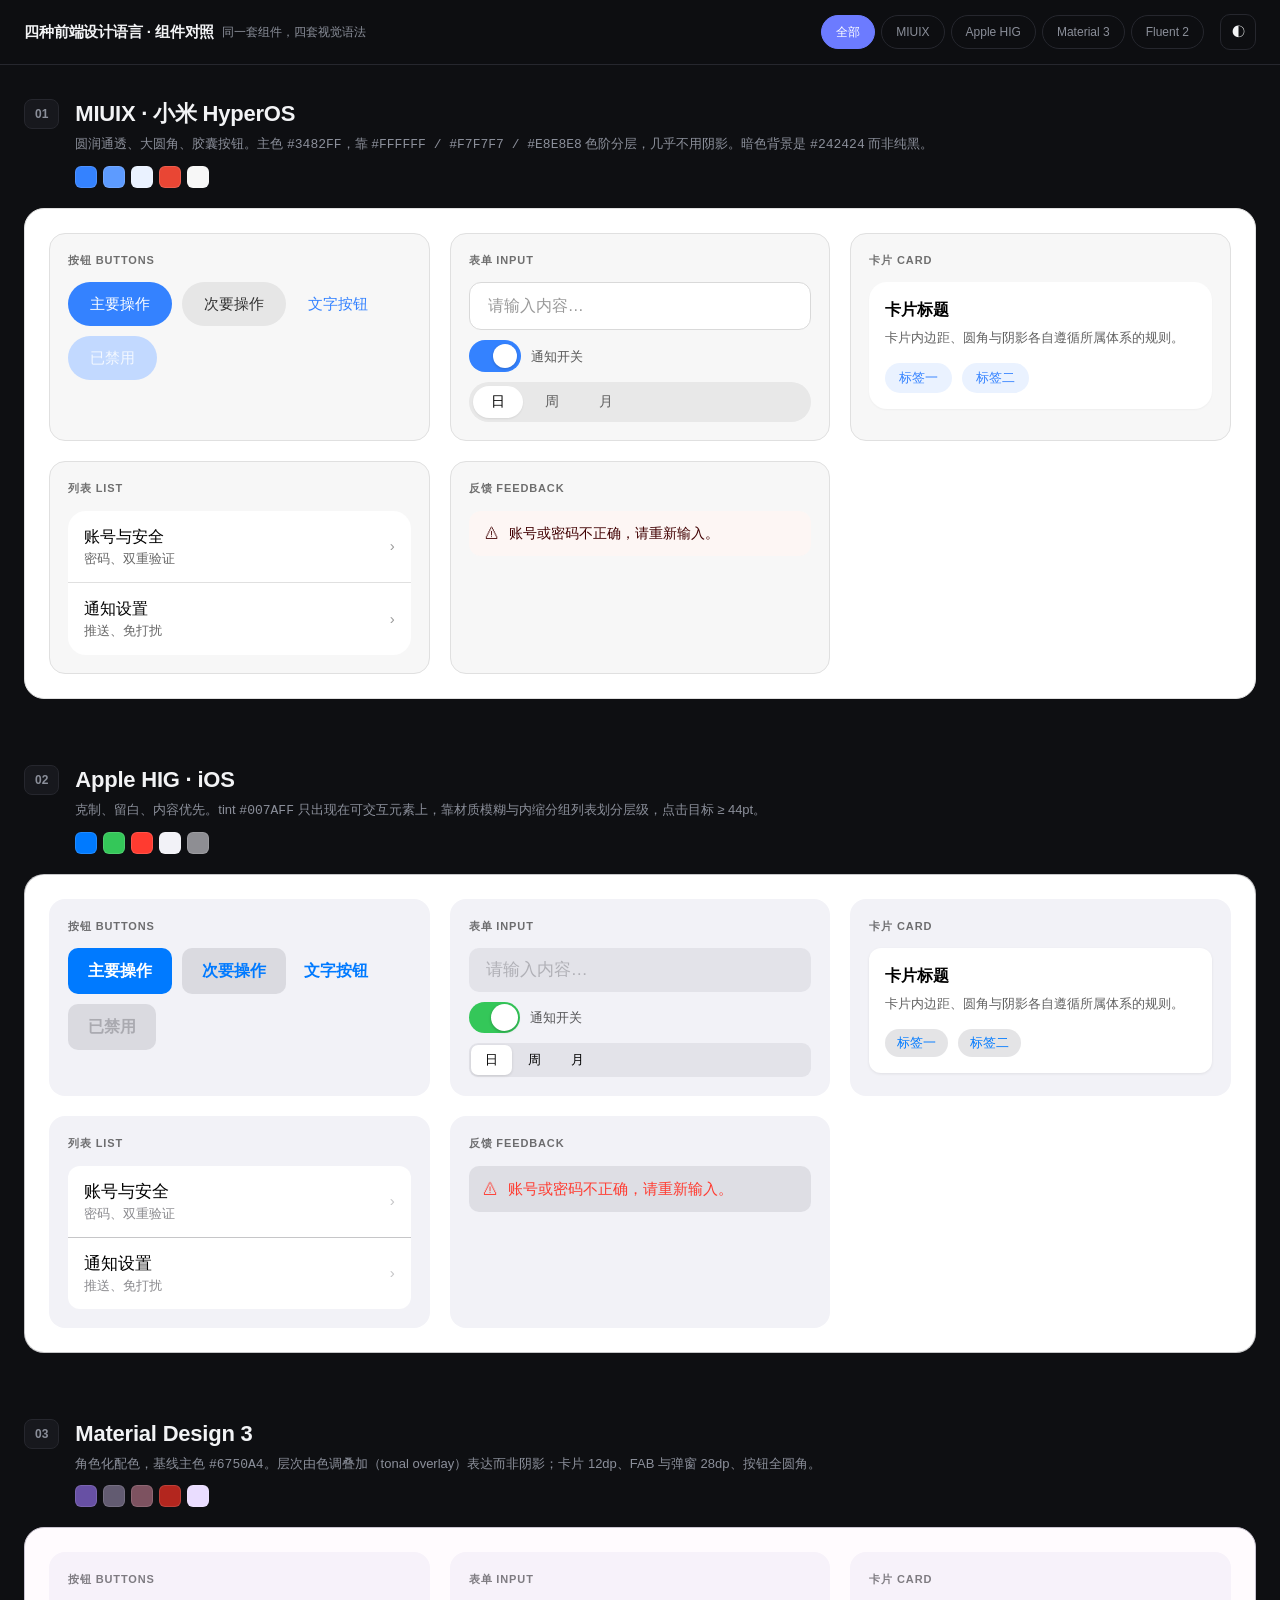
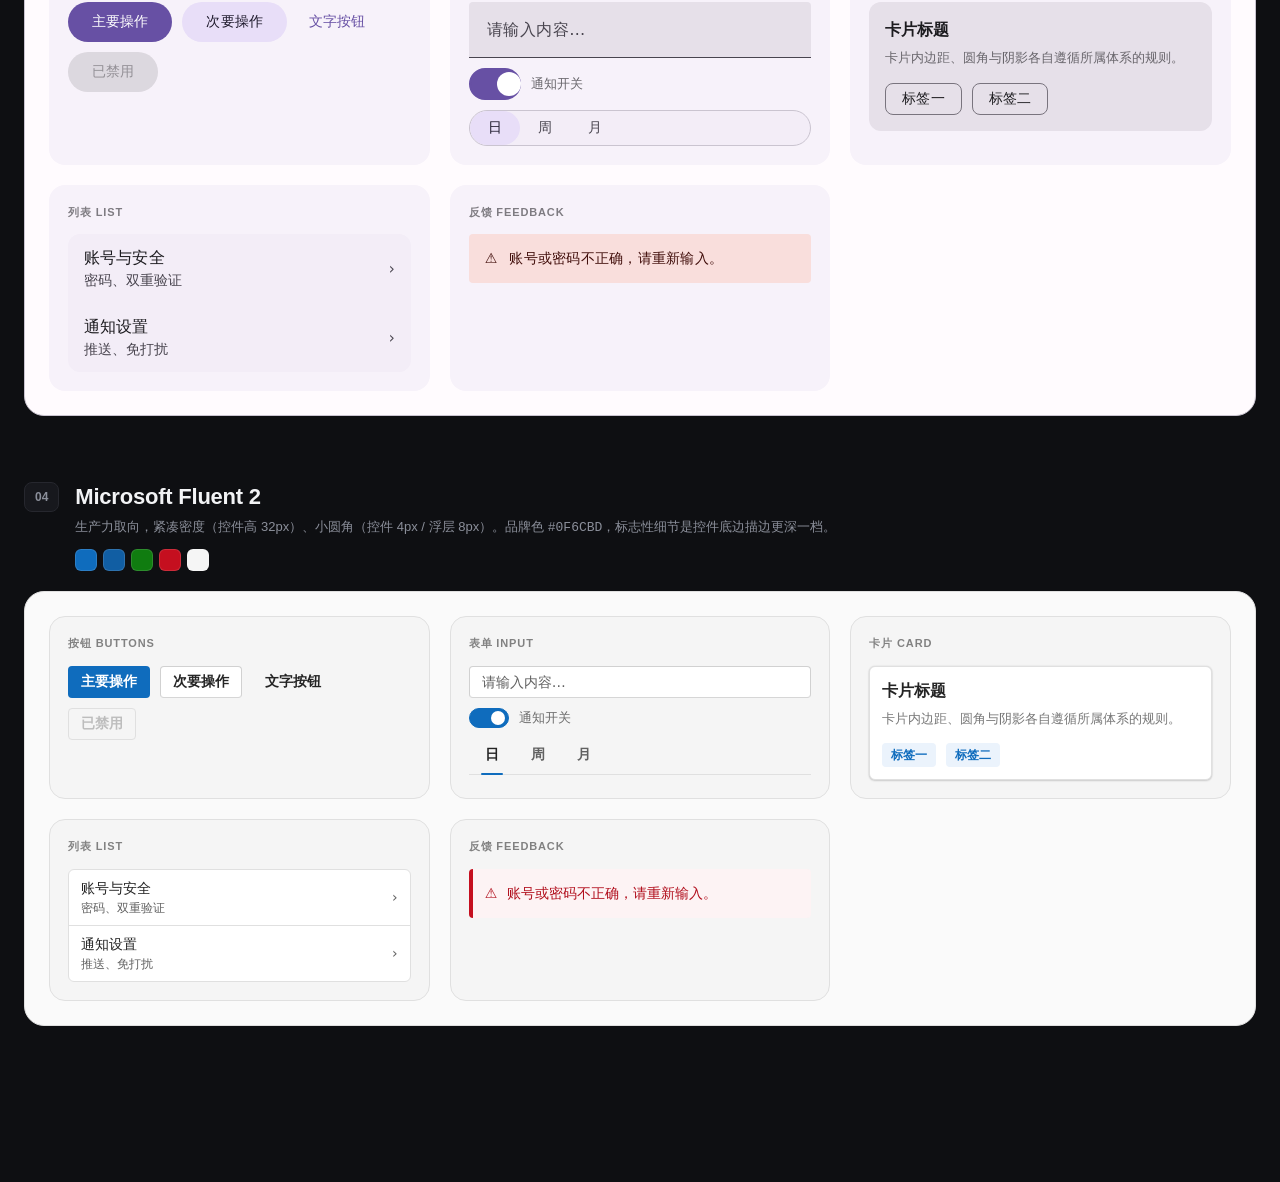
==== assets/templates/showcase.html @ b8ce17bd "feat: 前端设计风格 Skill —— MIUIX / Apple HIG / Material 3 / Fluent 2 覆盖四套设计语言的全量语义令牌、组件实现规格、动效与无障碍要求。 - S" ====
<!DOCTYPE html>
<html lang="zh-CN">
<head>
<meta charset="UTF-8">
<meta name="viewport" content="width=device-width, initial-scale=1">
<title>四种前端设计语言 · 组件对照</title>
<style>
/* ==========================================================================
   0. 页面外壳（中性样式，不属于任何设计体系）
   ========================================================================== */
:root {
  --shell-bg: #0E0F12;
  --shell-surface: #17181D;
  --shell-line: #26272E;
  --shell-text: #F2F3F5;
  --shell-muted: #8B8F9A;
  --shell-accent: #6C7BFF;
}
* { box-sizing: border-box; }
html, body { margin: 0; padding: 0; }
body {
  background: var(--shell-bg);
  color: var(--shell-text);
  font-family: -apple-system, BlinkMacSystemFont, "Segoe UI", "PingFang SC",
               "Microsoft YaHei", "Noto Sans SC", sans-serif;
  -webkit-font-smoothing: antialiased;
  line-height: 1.5;
}

.topbar {
  position: sticky; top: 0; z-index: 50;
  display: flex; flex-wrap: wrap; align-items: center; gap: 16px;
  padding: 14px 24px;
  background: rgba(14,15,18,0.82);
  backdrop-filter: blur(20px) saturate(180%);
  border-bottom: 1px solid var(--shell-line);
}
.topbar h1 { font-size: 15px; font-weight: 600; margin: 0; letter-spacing: -0.01em; }
.topbar .sub { font-size: 12px; color: var(--shell-muted); margin-left: -8px; }

.filters { display: flex; gap: 6px; margin-left: auto; flex-wrap: wrap; }
.filters button {
  font: inherit; font-size: 12px; font-weight: 500;
  padding: 7px 14px; border-radius: 999px;
  border: 1px solid var(--shell-line);
  background: transparent; color: var(--shell-muted);
  cursor: pointer; transition: all 160ms cubic-bezier(0.2,0,0,1);
}
.filters button:hover { color: var(--shell-text); border-color: #3A3C45; }
.filters button[aria-pressed="true"] {
  background: var(--shell-accent); border-color: var(--shell-accent); color: #fff;
}
.theme-btn {
  font: inherit; font-size: 13px;
  width: 36px; height: 36px; border-radius: 10px;
  border: 1px solid var(--shell-line); background: transparent;
  color: var(--shell-text); cursor: pointer;
}
.theme-btn:hover { border-color: #3A3C45; }

main { padding: 32px 24px 96px; max-width: 1400px; margin: 0 auto; }

.block { margin-bottom: 64px; scroll-margin-top: 88px; }
.block-head { display: flex; align-items: flex-start; gap: 16px; margin-bottom: 20px; }
.block-head .idx {
  font-size: 12px; font-weight: 700; font-variant-numeric: tabular-nums;
  padding: 5px 10px; border-radius: 8px; margin-top: 2px;
  background: var(--shell-surface); border: 1px solid var(--shell-line);
  color: var(--shell-muted);
}
.block-head h2 { font-size: 22px; margin: 0 0 4px; font-weight: 650; letter-spacing: -0.01em; }
.block-head p { margin: 0; font-size: 13px; color: var(--shell-muted); line-height: 1.6; }
.block-head .swatches { display: flex; gap: 6px; margin-top: 10px; }
.block-head .swatches i {
  width: 22px; height: 22px; border-radius: 6px; display: block;
  border: 1px solid rgba(255,255,255,0.12);
}

.stage {
  padding: 24px; border-radius: 20px;
  border: 1px solid var(--shell-line);
  display: grid; gap: 20px;
  grid-template-columns: repeat(auto-fit, minmax(300px, 1fr));
}

.panel { border-radius: 16px; padding: 18px; }
.panel > h3 {
  font-size: 11px; font-weight: 600; letter-spacing: 0.08em;
  text-transform: uppercase; opacity: 0.55; margin: 0 0 14px;
}
.row { display: flex; flex-wrap: wrap; gap: 10px; align-items: center; }
.stack { display: flex; flex-direction: column; gap: 10px; }

.hide { display: none !important; }

/* ==========================================================================
   1. MIUIX / Xiaomi HyperOS
   ========================================================================== */
[data-style="miuix"] {
  --primary:#3482FF; --on-primary:#FFFFFF; --primary-variant:#3482FF;
  --primary-container:#5D9BFF; --on-primary-container:#FFFFFF;
  --secondary:#E6E6E6; --on-secondary-variant:#303030; --secondary-container:#F0F0F0;
  --on-secondary-container:#A9A9A9;
  --tertiary-container:#EAF2FF; --on-tertiary-container:#3482FF;
  --error:#E94634; --error-container:#FDF6F4; --on-error-container:#410002;
  --background:#FFFFFF; --on-background:#000000; --on-background-variant:#8C93B0;
  --surface:#F7F7F7; --on-surface:#000000; --surface-variant:#FFFFFF;
  --on-surface-secondary:rgba(0,0,0,0.80); --on-surface-summary:rgba(0,0,0,0.60);
  --on-surface-actions:rgba(0,0,0,0.40);
  --surface-container:#FFFFFF; --surface-container-high:#E8E8E8;
  --on-surface-container-variant:#959595;
  --disabled-primary:#C2D9FF; --disabled-on-primary:#F3F8FF;
  --disabled-secondary:#F0F0F0; --disabled-on-secondary:#FCFCFC;
  --disabled-on-surface:#B2B2B2;
  --outline:#D9D9D9; --divider-line:#E0E0E0;
  --radius-control:12px; --radius-card:18px; --radius-pill:999px;
  --shadow-1:0 1px 2px rgba(0,0,0,0.04); --shadow-2:0 2px 8px rgba(0,0,0,0.06);
  --dur:250ms; --ease:cubic-bezier(0.4,0,0.2,1);
  --font:"MiSans","MiSans VF","HarmonyOS Sans SC","PingFang SC","Noto Sans SC",sans-serif;
}
[data-style="miuix"][data-theme="dark"] {
  --primary:#277AF7; --primary-variant:#0073DD; --primary-container:#338FE4;
  --secondary:#505050; --on-secondary-variant:#D9D9D9; --secondary-container:#434343;
  --on-secondary-container:#7C7C7C;
  --tertiary-container:#2B3B54; --on-tertiary-container:#4788FF;
  --error:#F12522; --error-container:#2E0603; --on-error-container:#FFDAD6;
  --background:#242424; --on-background:rgba(255,255,255,0.90); --on-background-variant:#787E96;
  --surface:#000000; --on-surface:#F2F2F2; --surface-variant:#242424;
  --on-surface-secondary:rgba(255,255,255,0.80); --on-surface-summary:rgba(255,255,255,0.50);
  --on-surface-actions:rgba(255,255,255,0.40);
  --surface-container:#242424; --surface-container-high:#242424;
  --on-surface-container-variant:#737373;
  --disabled-primary:#253E64; --disabled-on-primary:#677993;
  --disabled-secondary:#3F3F3F; --disabled-on-secondary:#797979;
  --disabled-on-surface:#666666;
  --outline:#404040; --divider-line:#393939;
  --shadow-1:0 1px 2px rgba(0,0,0,0.24); --shadow-2:0 2px 8px rgba(0,0,0,0.32);
}

[data-style="miuix"] .stage { background: var(--background); border-color: var(--divider-line); }
[data-style="miuix"] .panel { background: var(--surface); border: 1px solid var(--divider-line); color: var(--on-surface); }
[data-style="miuix"] .u-btn {
  font-family: var(--font); font-size: 15px; font-weight: 500;
  height: 44px; padding: 0 22px; border: none; cursor: pointer;
  border-radius: var(--radius-pill);
  transition: transform 120ms var(--ease), background var(--dur) var(--ease);
}
[data-style="miuix"] .u-btn:active { transform: scale(0.96); }
[data-style="miuix"] .u-btn--primary { background: var(--primary); color: var(--on-primary); }
[data-style="miuix"] .u-btn--primary:active { background: var(--primary-variant); }
[data-style="miuix"] .u-btn--secondary { background: var(--secondary); color: var(--on-secondary-variant); }
[data-style="miuix"] .u-btn--ghost { background: transparent; color: var(--primary); padding: 0 12px; }
[data-style="miuix"] .u-btn--disabled { background: var(--disabled-primary); color: var(--disabled-on-primary); cursor: not-allowed; }
[data-style="miuix"] .u-field {
  display: flex; align-items: center; gap: 10px; height: 48px; padding: 0 16px;
  background: var(--surface-variant); border: 1px solid var(--outline);
  border-radius: var(--radius-control); transition: border-color var(--dur) var(--ease);
}
[data-style="miuix"] .u-field:focus-within { border-color: var(--primary); }
[data-style="miuix"] .u-field input {
  flex: 1; border: none; background: transparent; outline: none;
  font-family: var(--font); font-size: 16px; color: var(--on-surface); min-width: 0;
}
[data-style="miuix"] .u-field input::placeholder { color: var(--on-surface-actions); }
[data-style="miuix"] .u-card {
  background: var(--surface-variant); border-radius: var(--radius-card);
  padding: 16px; box-shadow: var(--shadow-1);
}
[data-style="miuix"][data-theme="dark"] .u-card { border: 1px solid var(--outline); box-shadow: none; }
[data-style="miuix"] .u-list {
  background: var(--surface-variant); border-radius: var(--radius-card); overflow: hidden;
}
[data-style="miuix"] .u-list__row {
  display: flex; align-items: center; gap: 14px; padding: 14px 16px;
  border-top: 1px solid var(--divider-line); font-family: var(--font);
}
[data-style="miuix"] .u-list__row:first-child { border-top: none; }
[data-style="miuix"] .u-list__title { font-size: 16px; color: var(--on-surface); }
[data-style="miuix"] .u-list__sub { font-size: 13px; color: var(--on-surface-summary); }
[data-style="miuix"] .u-list__chev { margin-left: auto; color: var(--on-surface-actions); font-size: 15px; }
[data-style="miuix"] .u-switch { position: relative; width: 52px; height: 32px; flex: none; }
[data-style="miuix"] .u-switch input { position: absolute; opacity: 0; width: 100%; height: 100%; margin: 0; cursor: pointer; }
[data-style="miuix"] .u-switch span {
  position: absolute; inset: 0; border-radius: 999px; background: var(--secondary);
  transition: background var(--dur) var(--ease); pointer-events: none;
}
[data-style="miuix"] .u-switch span::after {
  content: ""; position: absolute; top: 4px; left: 4px; width: 24px; height: 24px;
  border-radius: 50%; background: #fff; box-shadow: 0 1px 3px rgba(0,0,0,0.2);
  transition: transform var(--dur) var(--ease);
}
[data-style="miuix"] .u-switch input:checked + span { background: var(--primary); }
[data-style="miuix"] .u-switch input:checked + span::after { transform: translateX(20px); }
[data-style="miuix"] .u-chip {
  display: inline-flex; align-items: center; height: 30px; padding: 0 14px;
  border-radius: var(--radius-pill); background: var(--tertiary-container);
  color: var(--on-tertiary-container); font-family: var(--font); font-size: 13px;
}
[data-style="miuix"] .u-info {
  display: flex; gap: 10px; align-items: flex-start; padding: 12px 16px;
  border-radius: var(--radius-control); background: var(--error-container);
  color: var(--on-error-container); font-family: var(--font); font-size: 14px;
}
[data-style="miuix"] .u-seg {
  display: inline-flex; gap: 4px; padding: 4px; border-radius: var(--radius-pill);
  background: var(--surface-container-high);
}
[data-style="miuix"] .u-seg button {
  font-family: var(--font); font-size: 14px; border: none; cursor: pointer;
  padding: 7px 18px; border-radius: var(--radius-pill);
  background: transparent; color: var(--on-surface-summary); transition: all var(--dur) var(--ease);
}
[data-style="miuix"] .u-seg button[aria-pressed="true"] {
  background: var(--surface-variant); color: var(--on-surface); box-shadow: 0 1px 2px rgba(0,0,0,0.08);
}

/* ==========================================================================
   2. Apple HIG
   ========================================================================== */
[data-style="apple"] {
  --tint:#007AFF; --red:#FF3B30; --green:#34C759; --orange:#FF9500;
  --label:#000000; --label-2:rgba(60,60,67,0.60); --label-3:rgba(60,60,67,0.30);
  --bg:#FFFFFF; --bg-2:#F2F2F7; --bg-3:#FFFFFF;
  --fill:rgba(120,120,128,0.20); --fill-2:rgba(120,120,128,0.16); --fill-3:rgba(118,118,128,0.12);
  --separator:rgba(60,60,67,0.29);
  --material:rgba(249,249,249,0.78);
  --radius-control:10px; --radius-card:12px; --radius-sheet:16px;
  --shadow-1:0 1px 3px rgba(0,0,0,0.08); --shadow-2:0 4px 16px rgba(0,0,0,0.10);
  --dur:250ms; --ease:cubic-bezier(0.25,0.1,0.25,1);
  --font:-apple-system,BlinkMacSystemFont,"SF Pro Text","PingFang SC","Helvetica Neue",sans-serif;
}
[data-style="apple"][data-theme="dark"] {
  --tint:#0A84FF; --red:#FF453A; --green:#30D158; --orange:#FF9F0A;
  --label:#FFFFFF; --label-2:rgba(235,235,245,0.60); --label-3:rgba(235,235,245,0.30);
  --bg:#000000; --bg-2:#1C1C1E; --bg-3:#2C2C2E;
  --fill:rgba(120,120,128,0.36); --fill-2:rgba(120,120,128,0.32); --fill-3:rgba(118,118,128,0.24);
  --separator:rgba(84,84,88,0.60);
  --material:rgba(30,30,30,0.72);
  --shadow-1:0 1px 3px rgba(0,0,0,0.4); --shadow-2:0 4px 16px rgba(0,0,0,0.5);
}

[data-style="apple"] .stage { background: var(--bg); border-color: var(--separator); }
[data-style="apple"] .panel { background: var(--bg-2); border: 1px solid transparent; color: var(--label); }
[data-style="apple"] .u-btn {
  font-family: var(--font); font-size: 16px; font-weight: 600;
  height: 46px; padding: 0 20px; border: none; cursor: pointer;
  border-radius: var(--radius-control);
  transition: opacity 150ms var(--ease), transform 100ms var(--ease), background var(--dur) var(--ease);
}
[data-style="apple"] .u-btn:active { transform: scale(0.96); }
[data-style="apple"] .u-btn--primary { background: var(--tint); color: #fff; }
[data-style="apple"] .u-btn--primary:active { opacity: 0.7; }
[data-style="apple"] .u-btn--secondary { background: var(--fill); color: var(--tint); }
[data-style="apple"] .u-btn--secondary:active { opacity: 0.7; }
[data-style="apple"] .u-btn--ghost { background: transparent; color: var(--tint); padding: 0 8px; }
[data-style="apple"] .u-btn--disabled { background: var(--fill); color: var(--label-3); cursor: not-allowed; }
[data-style="apple"] .u-field {
  display: flex; align-items: center; gap: 10px; height: 44px; padding: 0 14px;
  background: var(--fill-3); border-radius: var(--radius-control);
  border: 1px solid transparent; transition: border-color var(--dur) var(--ease), box-shadow var(--dur) var(--ease);
}
[data-style="apple"] .u-field:focus-within { border-color: var(--tint); box-shadow: 0 0 0 3px rgba(0,122,255,0.18); }
[data-style="apple"] .u-field input {
  flex: 1; border: none; background: transparent; outline: none;
  font-family: var(--font); font-size: 17px; color: var(--label); min-width: 0;
}
[data-style="apple"] .u-field input::placeholder { color: var(--label-3); }
[data-style="apple"] .u-card {
  background: var(--bg-3); border-radius: var(--radius-card); padding: 16px;
  box-shadow: var(--shadow-1);
}
[data-style="apple"][data-theme="dark"] .u-card { background: var(--bg-2); box-shadow: none; }
[data-style="apple"] .u-list { background: var(--bg-3); border-radius: var(--radius-card); overflow: hidden; }
[data-style="apple"] .u-list__row {
  display: flex; align-items: center; gap: 14px; padding: 13px 16px;
  border-top: 1px solid var(--separator); font-family: var(--font);
}
[data-style="apple"] .u-list__row:first-child { border-top: none; }
[data-style="apple"] .u-list__title { font-size: 17px; color: var(--label); }
[data-style="apple"] .u-list__sub { font-size: 13px; color: var(--label-2); }
[data-style="apple"] .u-list__chev { margin-left: auto; color: var(--label-3); font-size: 15px; }
[data-style="apple"] .u-switch { position: relative; width: 51px; height: 31px; flex: none; }
[data-style="apple"] .u-switch input { position: absolute; opacity: 0; width: 100%; height: 100%; margin: 0; cursor: pointer; }
[data-style="apple"] .u-switch span {
  position: absolute; inset: 0; border-radius: 999px; background: var(--fill);
  transition: background var(--dur) var(--ease); pointer-events: none;
}
[data-style="apple"] .u-switch span::after {
  content: ""; position: absolute; top: 2px; left: 2px; width: 27px; height: 27px;
  border-radius: 50%; background: #fff; box-shadow: 0 1px 3px rgba(0,0,0,0.25);
  transition: transform var(--dur) var(--ease);
}
[data-style="apple"] .u-switch input:checked + span { background: var(--green); }
[data-style="apple"] .u-switch input:checked + span::after { transform: translateX(20px); }
[data-style="apple"] .u-chip {
  display: inline-flex; align-items: center; height: 28px; padding: 0 12px;
  border-radius: 999px; background: var(--fill); color: var(--tint);
  font-family: var(--font); font-size: 13px; font-weight: 500;
}
[data-style="apple"] .u-info {
  display: flex; gap: 10px; align-items: flex-start; padding: 12px 14px;
  border-radius: var(--radius-control); background: var(--fill-2);
  color: var(--red); font-family: var(--font); font-size: 15px;
}
[data-style="apple"] .u-seg {
  display: inline-flex; padding: 2px; border-radius: 9px; background: var(--fill-3); gap: 2px;
}
[data-style="apple"] .u-seg button {
  font-family: var(--font); font-size: 13px; font-weight: 500; border: none; cursor: pointer;
  padding: 6px 14px; border-radius: 7px; background: transparent; color: var(--label);
  transition: background var(--dur) var(--ease);
}
[data-style="apple"] .u-seg button[aria-pressed="true"] {
  background: var(--bg); box-shadow: 0 1px 3px rgba(0,0,0,0.12);
}

/* ==========================================================================
   3. Material Design 3
   ========================================================================== */
[data-style="material"] {
  --primary:#6750A4; --on-primary:#FFFFFF; --primary-container:#EADDFF; --on-primary-container:#21005D;
  --secondary:#625B71; --secondary-container:#E8DEF8; --on-secondary-container:#1D192B;
  --tertiary-container:#FFD8E4; --on-tertiary-container:#31111D;
  --error:#B3261E; --error-container:#F9DEDC; --on-error-container:#410E0B;
  --surface:#FFFBFE; --on-surface:#1C1B1F; --surface-variant:#E7E0EC; --on-surface-variant:#49454F;
  --sc-low:#F7F2FA; --sc:#F3EDF7; --sc-high:#ECE6F0; --sc-highest:#E6E0E9;
  --inverse-surface:#313033; --inverse-on-surface:#F4EFF4; --inverse-primary:#D0BCFF;
  --outline:#79747E; --outline-variant:#CAC4D0;
  --shape-xs:4px; --shape-sm:8px; --shape-md:12px; --shape-lg:16px; --shape-xl:28px; --shape-full:9999px;
  --shadow-1:0 1px 2px rgba(0,0,0,0.30),0 1px 3px 1px rgba(0,0,0,0.15);
  --shadow-2:0 1px 2px rgba(0,0,0,0.30),0 2px 6px 2px rgba(0,0,0,0.15);
  --shadow-3:0 1px 3px rgba(0,0,0,0.30),0 4px 8px 3px rgba(0,0,0,0.15);
  --dur:300ms; --ease:cubic-bezier(0.2,0,0,1);
  --font:"Roboto Flex",Roboto,"Noto Sans SC","PingFang SC",system-ui,sans-serif;
}
[data-style="material"][data-theme="dark"] {
  --primary:#D0BCFF; --on-primary:#381E72; --primary-container:#4F378B; --on-primary-container:#EADDFF;
  --secondary:#CCC2DC; --secondary-container:#4A4458; --on-secondary-container:#E8DEF8;
  --tertiary-container:#633B48; --on-tertiary-container:#FFD8E4;
  --error:#F2B8B5; --error-container:#8C1D18; --on-error-container:#F9DEDC;
  --surface:#1C1B1F; --on-surface:#E6E1E5; --surface-variant:#49454F; --on-surface-variant:#CAC4D0;
  --sc-low:#1D1B20; --sc:#211F26; --sc-high:#2B2930; --sc-highest:#36343B;
  --inverse-surface:#E6E1E5; --inverse-on-surface:#313033; --inverse-primary:#6750A4;
  --outline:#938F99; --outline-variant:#49454F;
}

[data-style="material"] .stage { background: var(--surface); border-color: var(--outline-variant); }
[data-style="material"] .panel { background: var(--sc-low); border: 1px solid transparent; color: var(--on-surface); }
[data-style="material"] .u-btn {
  font-family: var(--font); font-size: 14px; font-weight: 500; letter-spacing: 0.1px;
  height: 40px; padding: 0 24px; border: none; cursor: pointer;
  border-radius: var(--shape-full); position: relative; overflow: hidden;
  transition: box-shadow var(--dur) var(--ease);
}
[data-style="material"] .u-btn:hover { box-shadow: var(--shadow-1); }
[data-style="material"] .u-btn--primary { background: var(--primary); color: var(--on-primary); }
[data-style="material"] .u-btn--secondary { background: var(--secondary-container); color: var(--on-secondary-container); }
[data-style="material"] .u-btn--ghost { background: transparent; color: var(--primary); padding: 0 12px; }
[data-style="material"] .u-btn--disabled {
  background: color-mix(in srgb, var(--on-surface) 12%, transparent);
  color: color-mix(in srgb, var(--on-surface) 38%, transparent); cursor: not-allowed; box-shadow: none;
}
[data-style="material"] .u-field {
  display: flex; align-items: center; gap: 10px; height: 56px; padding: 0 16px;
  background: var(--sc-highest); border-radius: var(--shape-xs) var(--shape-xs) 0 0;
  border-bottom: 1px solid var(--on-surface-variant);
  transition: border-color var(--dur) var(--ease), background var(--dur) var(--ease);
}
[data-style="material"] .u-field:focus-within {
  border-bottom: 2px solid var(--primary);
  background: color-mix(in srgb, var(--primary) 5%, var(--sc-highest));
}
[data-style="material"] .u-field input {
  flex: 1; border: none; background: transparent; outline: none;
  font-family: var(--font); font-size: 16px; letter-spacing: 0.5px;
  color: var(--on-surface); min-width: 0;
}
[data-style="material"] .u-field input::placeholder { color: var(--on-surface-variant); }
[data-style="material"] .u-card {
  background: var(--sc-highest); border-radius: var(--shape-md); padding: 16px;
}
[data-style="material"] .u-card--elevated { background: var(--sc-low); box-shadow: var(--shadow-1); }
[data-style="material"] .u-list {
  background: var(--sc); border-radius: var(--shape-md); overflow: hidden;
}
[data-style="material"] .u-list__row {
  display: flex; align-items: center; gap: 16px; padding: 12px 16px;
  font-family: var(--font); transition: background var(--dur) var(--ease);
}
[data-style="material"] .u-list__row:hover { background: color-mix(in srgb, var(--on-surface) 8%, transparent); }
[data-style="material"] .u-list__title { font-size: 16px; font-weight: 500; letter-spacing: 0.15px; color: var(--on-surface); }
[data-style="material"] .u-list__sub { font-size: 14px; color: var(--on-surface-variant); }
[data-style="material"] .u-list__chev { margin-left: auto; color: var(--on-surface-variant); font-size: 15px; }
[data-style="material"] .u-switch { position: relative; width: 52px; height: 32px; flex: none; }
[data-style="material"] .u-switch input { position: absolute; opacity: 0; width: 100%; height: 100%; margin: 0; cursor: pointer; }
[data-style="material"] .u-switch span {
  position: absolute; inset: 0; border-radius: 999px; background: var(--surface-variant);
  border: 2px solid var(--outline); transition: background var(--dur) var(--ease), border-color var(--dur) var(--ease);
  pointer-events: none;
}
[data-style="material"] .u-switch span::after {
  content: ""; position: absolute; top: 50%; left: 6px; transform: translateY(-50%);
  width: 16px; height: 16px; border-radius: 50%; background: var(--outline);
  transition: all var(--dur) var(--ease);
}
[data-style="material"] .u-switch input:checked + span { background: var(--primary); border-color: var(--primary); }
[data-style="material"] .u-switch input:checked + span::after {
  left: 26px; width: 24px; height: 24px; background: var(--on-primary);
}
[data-style="material"] .u-chip {
  display: inline-flex; align-items: center; height: 32px; padding: 0 16px;
  border-radius: var(--shape-sm); border: 1px solid var(--outline);
  background: transparent; color: var(--on-surface);
  font-family: var(--font); font-size: 14px; font-weight: 500; letter-spacing: 0.1px;
}
[data-style="material"] .u-chip--selected {
  background: var(--secondary-container); color: var(--on-secondary-container); border-color: transparent;
}
[data-style="material"] .u-info {
  display: flex; gap: 12px; align-items: flex-start; padding: 14px 16px;
  border-radius: var(--shape-xs); background: var(--error-container);
  color: var(--on-error-container); font-family: var(--font); font-size: 14px; letter-spacing: 0.25px;
}
[data-style="material"] .u-seg {
  display: inline-flex; padding: 0; border-radius: var(--shape-full);
  background: var(--sc); border: 1px solid var(--outline-variant); overflow: hidden;
}
[data-style="material"] .u-seg button {
  font-family: var(--font); font-size: 14px; font-weight: 500; border: none; cursor: pointer;
  padding: 8px 18px; background: transparent; color: var(--on-surface-variant);
  transition: all var(--dur) var(--ease);
}
[data-style="material"] .u-seg button[aria-pressed="true"] {
  background: var(--secondary-container); color: var(--on-secondary-container); border-radius: var(--shape-full);
}

/* ==========================================================================
   4. Fluent 2
   ========================================================================== */
[data-style="fluent"] {
  --bg1:#FFFFFF; --bg2:#FAFAFA; --bg3:#F5F5F5;
  --fg1:#242424; --fg2:#424242; --fg3:#616161; --fg-disabled:#BDBDBD;
  --stroke1:#D1D1D1; --stroke2:#E0E0E0; --stroke-disabled:#E0E0E0;
  --brand:#0F6CBD; --brand-hover:#115EA3; --brand-pressed:#0C3B5E;
  --brand-subtle:#EBF3FC; --brand-subtle-hover:#D3E4F5;
  --danger:#C50F1F; --danger-fg:#B10E1C; --danger-subtle:#FDF3F4;
  --subtle-hover:#F5F5F5; --subtle-pressed:#E0E0E0;
  --stroke-bottom:rgba(0,0,0,0.16);
  --radius-control:4px; --radius-card:6px; --radius-xlarge:8px;
  --shadow-2:0 1px 2px rgba(0,0,0,0.14),0 0 2px rgba(0,0,0,0.12);
  --shadow-8:0 4px 8px rgba(0,0,0,0.14),0 0 2px rgba(0,0,0,0.12);
  --dur:200ms; --ease:cubic-bezier(0.33,0,0.67,1);
  --font:"Segoe UI Variable Text","Segoe UI","Microsoft YaHei","PingFang SC",system-ui,sans-serif;
  --font-display:"Segoe UI Variable Display","Segoe UI",var(--font);
}
[data-style="fluent"][data-theme="dark"] {
  --bg1:#292929; --bg2:#1F1F1F; --bg3:#141414;
  --fg1:#FFFFFF; --fg2:#D6D6D6; --fg3:#ADADAD; --fg-disabled:#5C5C5C;
  --stroke1:#666666; --stroke2:#525252; --stroke-disabled:#424242;
  --brand:#115EA3; --brand-hover:#0F6CBD; --brand-pressed:#0C3B5E;
  --brand-subtle:#082338; --brand-subtle-hover:#0C3B5E;
  --danger:#C50F1F; --danger-fg:#DC626D; --danger-subtle:#3B0509;
  --subtle-hover:#383838; --subtle-pressed:#404040;
  --stroke-bottom:rgba(255,255,255,0.12);
  --shadow-2:0 1px 2px rgba(0,0,0,0.28),0 0 2px rgba(0,0,0,0.24);
  --shadow-8:0 4px 8px rgba(0,0,0,0.28),0 0 2px rgba(0,0,0,0.24);
}

[data-style="fluent"] .stage { background: var(--bg2); border-color: var(--stroke2); }
[data-style="fluent"] .panel { background: var(--bg3); border: 1px solid var(--stroke2); color: var(--fg1); }
[data-style="fluent"] .u-btn {
  font-family: var(--font); font-size: 14px; font-weight: 600;
  height: 32px; padding: 0 12px; cursor: pointer;
  border-radius: var(--radius-control);
  border: 1px solid var(--stroke1);
  border-bottom-color: var(--stroke-bottom);
  transition: background var(--dur) var(--ease), color var(--dur) var(--ease);
}
[data-style="fluent"] .u-btn--primary { background: var(--brand); color: #fff; border-color: transparent; }
[data-style="fluent"] .u-btn--primary:hover { background: var(--brand-hover); }
[data-style="fluent"] .u-btn--primary:active { background: var(--brand-pressed); }
[data-style="fluent"] .u-btn--secondary { background: var(--bg1); color: var(--fg1); }
[data-style="fluent"] .u-btn--secondary:hover { background: var(--bg3); }
[data-style="fluent"] .u-btn--ghost { background: transparent; color: var(--fg1); border-color: transparent; }
[data-style="fluent"] .u-btn--ghost:hover { background: var(--subtle-hover); }
[data-style="fluent"] .u-btn--ghost:active { background: var(--subtle-pressed); }
[data-style="fluent"] .u-btn--disabled { background: var(--bg3); color: var(--fg-disabled); border-color: var(--stroke-disabled); cursor: not-allowed; }
[data-style="fluent"] .u-field {
  position: relative; display: flex; align-items: center; gap: 10px;
  height: 32px; padding: 0 10px; background: var(--bg1);
  border: 1px solid var(--stroke1); border-bottom-color: var(--stroke-bottom);
  border-radius: var(--radius-control);
  transition: border-color var(--dur) var(--ease);
}
[data-style="fluent"] .u-field:focus-within { border: 2px solid var(--brand); padding: 0 9px; }
[data-style="fluent"] .u-field input {
  flex: 1; border: none; background: transparent; outline: none;
  font-family: var(--font); font-size: 14px; color: var(--fg1); min-width: 0;
}
[data-style="fluent"] .u-field input::placeholder { color: var(--fg3); }
[data-style="fluent"] .u-card {
  background: var(--bg1); border: 1px solid var(--stroke2);
  border-radius: var(--radius-card); padding: 12px; box-shadow: var(--shadow-2);
}
[data-style="fluent"] .u-list {
  background: var(--bg1); border: 1px solid var(--stroke2);
  border-radius: var(--radius-card); overflow: hidden;
}
[data-style="fluent"] .u-list__row {
  display: flex; align-items: center; gap: 12px; padding: 8px 12px;
  border-top: 1px solid var(--stroke2); font-family: var(--font);
  transition: background var(--dur) var(--ease);
}
[data-style="fluent"] .u-list__row:first-child { border-top: none; }
[data-style="fluent"] .u-list__row:hover { background: var(--subtle-hover); }
[data-style="fluent"] .u-list__title { font-size: 14px; color: var(--fg1); }
[data-style="fluent"] .u-list__sub { font-size: 12px; color: var(--fg3); }
[data-style="fluent"] .u-list__chev { margin-left: auto; color: var(--fg3); font-size: 14px; }
[data-style="fluent"] .u-switch { position: relative; width: 40px; height: 20px; flex: none; }
[data-style="fluent"] .u-switch input { position: absolute; opacity: 0; width: 100%; height: 100%; margin: 0; cursor: pointer; }
[data-style="fluent"] .u-switch span {
  position: absolute; inset: 0; border-radius: 10px; background: var(--bg1);
  border: 1px solid var(--stroke1); transition: all var(--dur) var(--ease); pointer-events: none;
}
[data-style="fluent"] .u-switch span::after {
  content: ""; position: absolute; top: 50%; left: 3px; transform: translateY(-50%);
  width: 12px; height: 12px; border-radius: 50%; background: var(--fg3);
  transition: all var(--dur) var(--ease);
}
[data-style="fluent"] .u-switch input:checked + span { background: var(--brand); border-color: var(--brand); }
[data-style="fluent"] .u-switch input:checked + span::after { left: 21px; width: 14px; height: 14px; background: #fff; }
[data-style="fluent"] .u-chip {
  display: inline-flex; align-items: center; height: 24px; padding: 0 8px;
  border-radius: var(--radius-control);
  background: var(--brand-subtle); color: var(--brand);
  border: 1px solid transparent;
  font-family: var(--font); font-size: 12px; font-weight: 600;
}
[data-style="fluent"] .u-info {
  display: flex; gap: 10px; align-items: flex-start; padding: 0 12px;
  min-height: 48px; border-radius: var(--radius-control);
  background: var(--danger-subtle); color: var(--danger-fg);
  border-left: 4px solid var(--danger);
  font-family: var(--font); font-size: 14px;
}
[data-style="fluent"] .u-info > span { padding: 14px 0; }
[data-style="fluent"] .u-seg {
  display: inline-flex; border-bottom: 1px solid var(--stroke2); gap: 0;
}
[data-style="fluent"] .u-seg button {
  position: relative; font-family: var(--font); font-size: 14px; font-weight: 600;
  border: none; background: transparent; cursor: pointer; color: var(--fg3);
  padding: 8px 16px 10px; transition: color var(--dur) var(--ease);
}
[data-style="fluent"] .u-seg button:hover { color: var(--fg1); }
[data-style="fluent"] .u-seg button[aria-pressed="true"] { color: var(--fg1); }
[data-style="fluent"] .u-seg button[aria-pressed="true"]::after {
  content: ""; position: absolute; left: 12px; right: 12px; bottom: -1px;
  height: 2px; border-radius: 1px; background: var(--brand);
}

@media (prefers-reduced-motion: reduce) {
  * { transition-duration: 0.01ms !important; animation-duration: 0.01ms !important; }
}
</style>
</head>
<body>

<header class="topbar">
  <h1>四种前端设计语言 · 组件对照</h1>
  <span class="sub">同一套组件，四套视觉语法</span>
  <div class="filters" id="filters">
    <button data-filter="all" aria-pressed="true">全部</button>
    <button data-filter="miuix" aria-pressed="false">MIUIX</button>
    <button data-filter="apple" aria-pressed="false">Apple HIG</button>
    <button data-filter="material" aria-pressed="false">Material 3</button>
    <button data-filter="fluent" aria-pressed="false">Fluent 2</button>
  </div>
  <button class="theme-btn" id="themeBtn" title="切换明暗模式">◐</button>
</header>

<main id="main"></main>

<script>
/* -------------------------------------------------------------------------- */
/* 组件模板：同一结构，四种风格由 [data-style] 作用域下的 CSS 接管              */
/* -------------------------------------------------------------------------- */
const panels = () => `
  <div class="panel">
    <h3>按钮 Buttons</h3>
    <div class="row">
      <button class="u-btn u-btn--primary">主要操作</button>
      <button class="u-btn u-btn--secondary">次要操作</button>
      <button class="u-btn u-btn--ghost">文字按钮</button>
      <button class="u-btn u-btn--disabled" disabled>已禁用</button>
    </div>
  </div>

  <div class="panel">
    <h3>表单 Input</h3>
    <div class="stack">
      <div class="u-field">
        <input type="text" placeholder="请输入内容…" aria-label="示例输入框">
      </div>
      <div class="row">
        <label class="u-switch">
          <input type="checkbox" checked aria-label="示例开关"><span></span>
        </label>
        <span style="font-size:13px;opacity:.65">通知开关</span>
      </div>
      <div class="u-seg" role="group">
        <button aria-pressed="true">日</button>
        <button aria-pressed="false">周</button>
        <button aria-pressed="false">月</button>
      </div>
    </div>
  </div>

  <div class="panel">
    <h3>卡片 Card</h3>
    <div class="u-card">
      <div style="font-size:16px;font-weight:600;margin-bottom:6px">卡片标题</div>
      <div style="font-size:13px;opacity:.62;line-height:1.6">
        卡片内边距、圆角与阴影各自遵循所属体系的规则。
      </div>
      <div class="row" style="margin-top:14px">
        <span class="u-chip">标签一</span>
        <span class="u-chip">标签二</span>
      </div>
    </div>
  </div>

  <div class="panel">
    <h3>列表 List</h3>
    <div class="u-list">
      <div class="u-list__row">
        <div>
          <div class="u-list__title">账号与安全</div>
          <div class="u-list__sub">密码、双重验证</div>
        </div>
        <span class="u-list__chev">›</span>
      </div>
      <div class="u-list__row">
        <div>
          <div class="u-list__title">通知设置</div>
          <div class="u-list__sub">推送、免打扰</div>
        </div>
        <span class="u-list__chev">›</span>
      </div>
    </div>
  </div>

  <div class="panel">
    <h3>反馈 Feedback</h3>
    <div class="u-info"><span>⚠</span><span>账号或密码不正确，请重新输入。</span></div>
  </div>
`;

const STYLES = [
  {
    id: 'miuix',
    name: 'MIUIX · 小米 HyperOS',
    desc: '圆润通透、大圆角、胶囊按钮。主色 <code>#3482FF</code>，靠 <code>#FFFFFF / #F7F7F7 / #E8E8E8</code> 色阶分层，几乎不用阴影。暗色背景是 <code>#242424</code> 而非纯黑。',
    swatch: ['#3482FF', '#5D9BFF', '#EAF2FF', '#E94634', '#F7F7F7']
  },
  {
    id: 'apple',
    name: 'Apple HIG · iOS',
    desc: '克制、留白、内容优先。tint <code>#007AFF</code> 只出现在可交互元素上，靠材质模糊与内缩分组列表划分层级，点击目标 ≥ 44pt。',
    swatch: ['#007AFF', '#34C759', '#FF3B30', '#F2F2F7', '#8E8E93']
  },
  {
    id: 'material',
    name: 'Material Design 3',
    desc: '角色化配色，基线主色 <code>#6750A4</code>。层次由色调叠加（tonal overlay）表达而非阴影；卡片 12dp、FAB 与弹窗 28dp、按钮全圆角。',
    swatch: ['#6750A4', '#625B71', '#7D5260', '#B3261E', '#EADDFF']
  },
  {
    id: 'fluent',
    name: 'Microsoft Fluent 2',
    desc: '生产力取向，紧凑密度（控件高 32px）、小圆角（控件 4px / 浮层 8px）。品牌色 <code>#0F6CBD</code>，标志性细节是控件底边描边更深一档。',
    swatch: ['#0F6CBD', '#115EA3', '#107C10', '#C50F1F', '#F5F5F5']
  }
];

/* 渲染 */
const main = document.getElementById('main');
main.innerHTML = STYLES.map((s, i) => `
  <section class="block" data-style="${s.id}" data-block="${s.id}">
    <div class="block-head">
      <span class="idx">0${i + 1}</span>
      <div>
        <h2>${s.name}</h2>
        <p>${s.desc}</p>
        <div class="swatches">${s.swatch.map(c => `<i style="background:${c}"></i>`).join('')}</div>
      </div>
    </div>
    <div class="stage">${panels()}</div>
  </section>
`).join('');

/* 交互：分段控件 */
document.addEventListener('click', e => {
  const btn = e.target.closest('.u-seg button');
  if (!btn) return;
  [...btn.parentElement.children].forEach(b => b.setAttribute('aria-pressed', b === btn));
});

/* 过滤 */
document.getElementById('filters').addEventListener('click', e => {
  const btn = e.target.closest('button[data-filter]');
  if (!btn) return;
  const f = btn.dataset.filter;
  [...e.currentTarget.children].forEach(b => b.setAttribute('aria-pressed', b === btn));
  document.querySelectorAll('[data-block]').forEach(el => {
    el.classList.toggle('hide', f !== 'all' && el.dataset.block !== f);
  });
});

/* 明暗切换：写到每个风格容器上，各自吃自己体系的暗色令牌 */
document.getElementById('themeBtn').addEventListener('click', () => {
  const next = document.documentElement.dataset.theme === 'dark' ? 'light' : 'dark';
  document.documentElement.dataset.theme = next;
  document.querySelectorAll('[data-style]').forEach(el => { el.dataset.theme = next; });
});
</script>
</body>
</html>
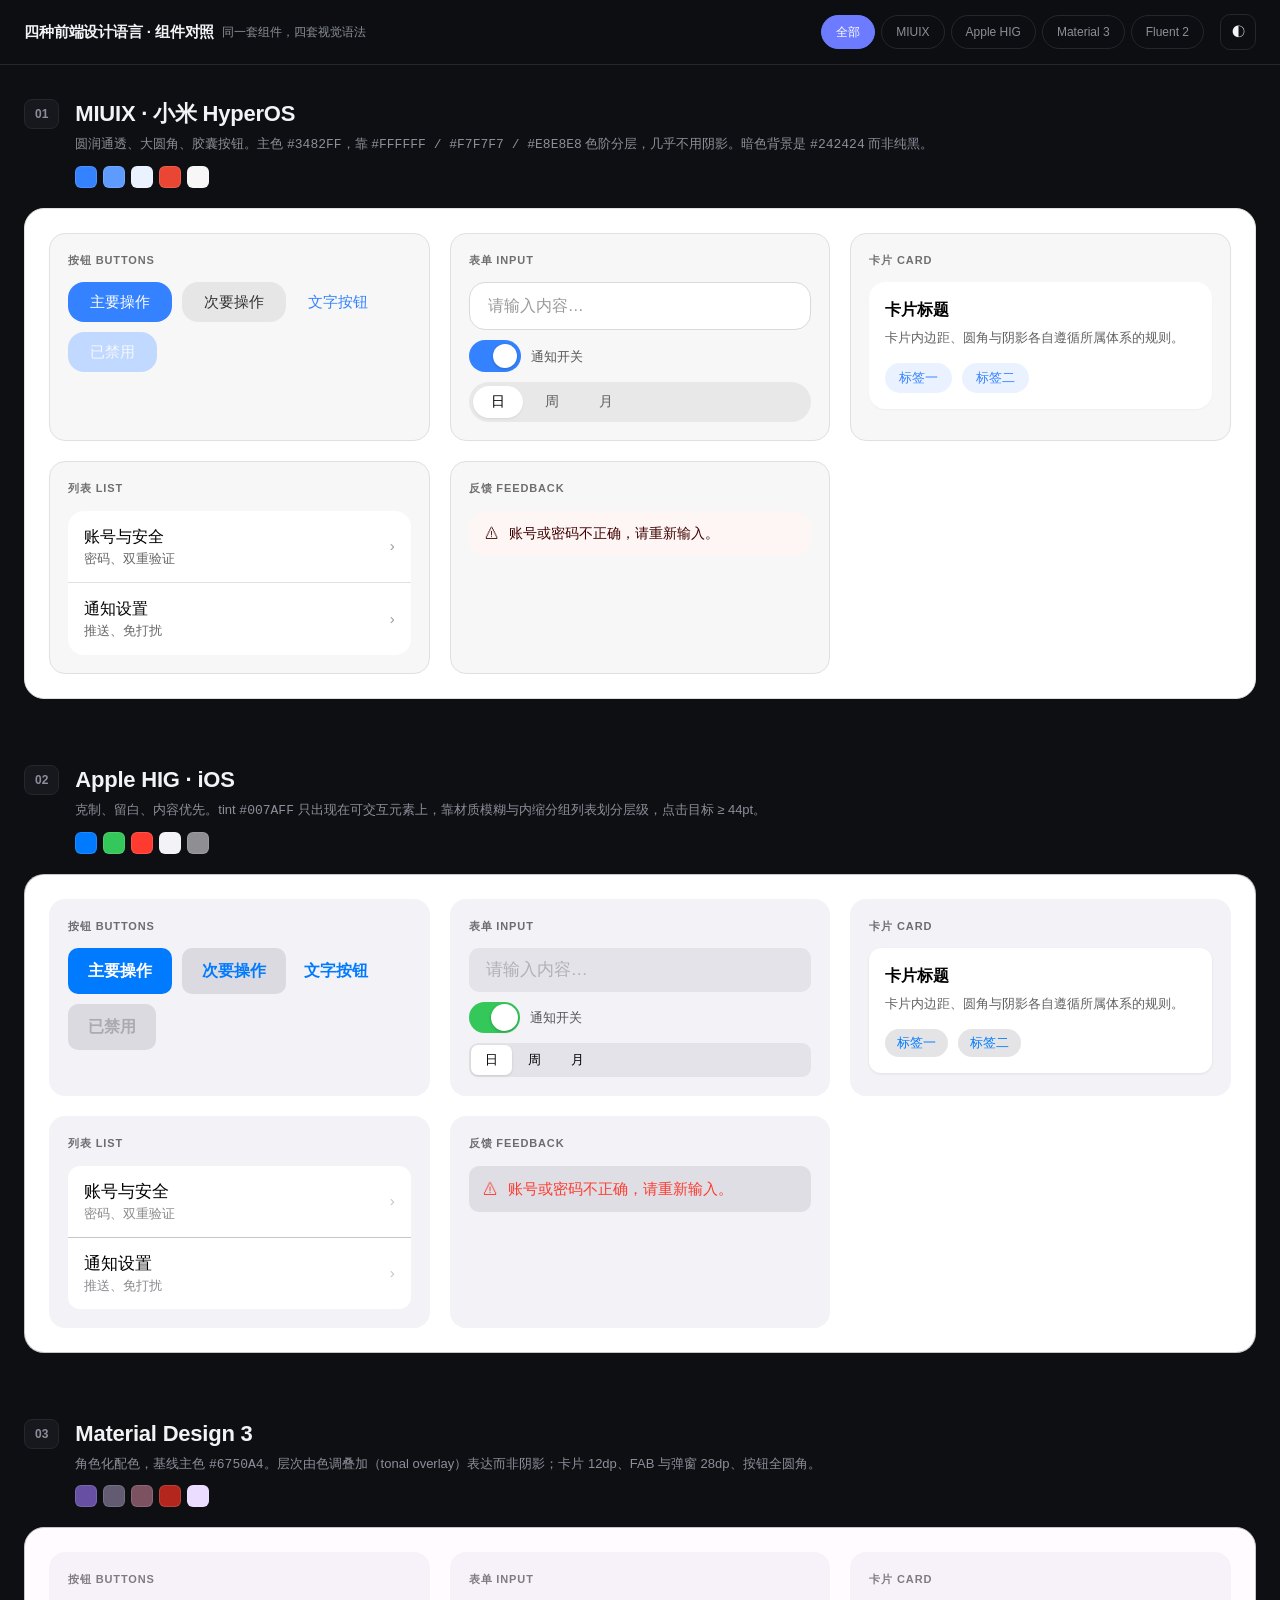
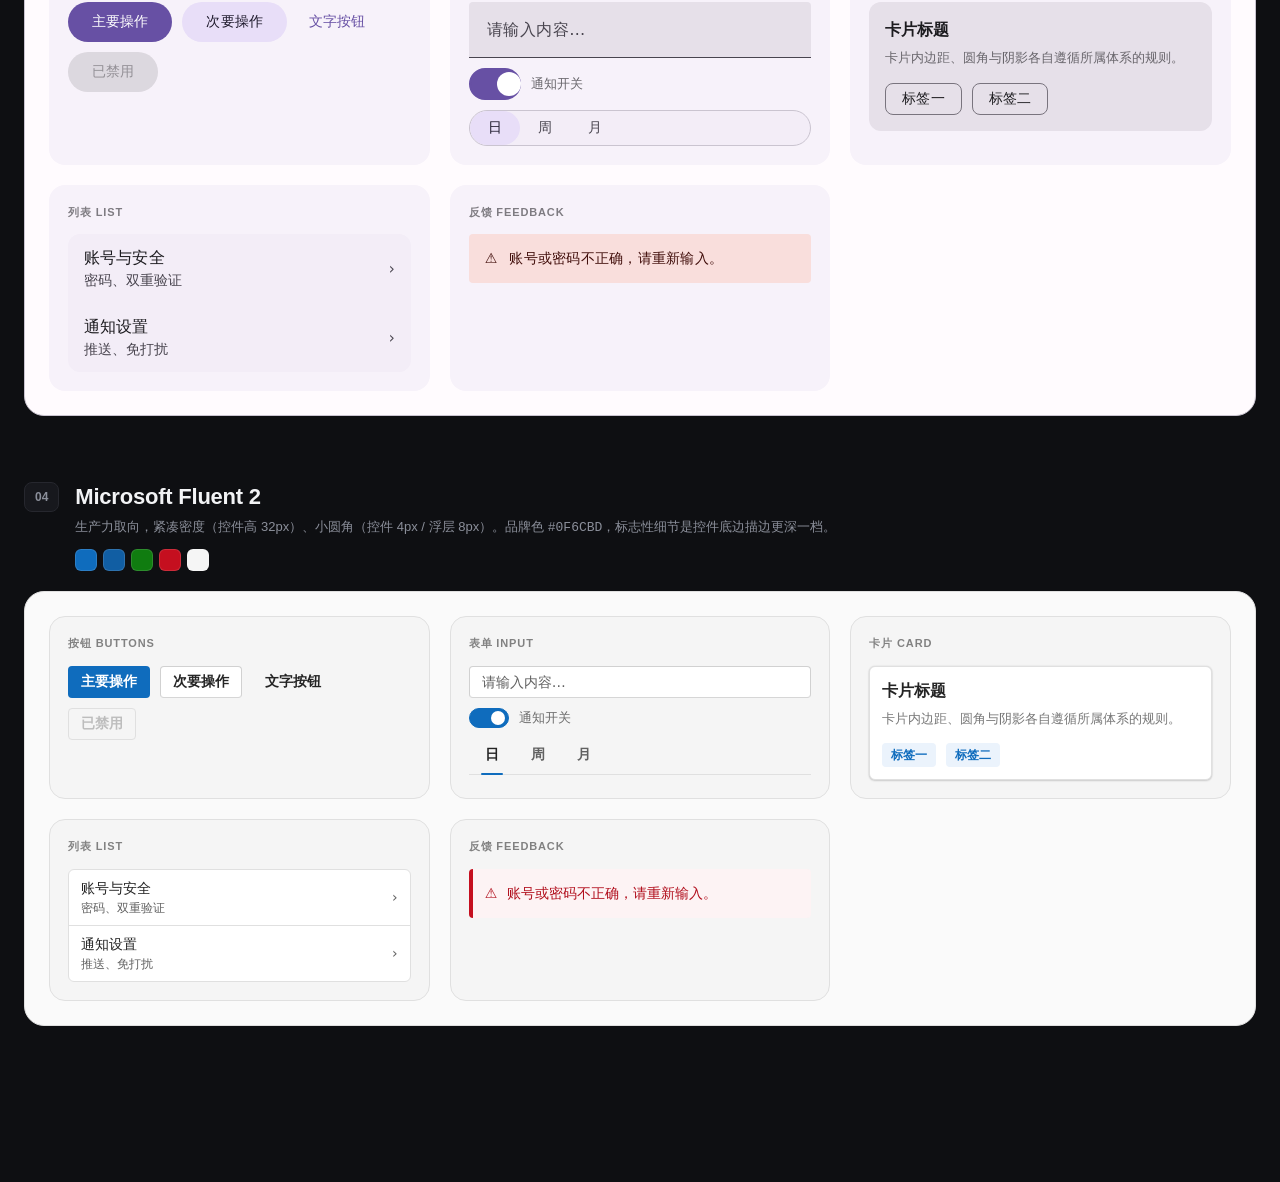
==== commit 5305686d: "fix(miuix): 用库源码真实常量修正形状，补充 squircle 连续曲率 此前 MIUIX 的圆角/尺寸为推测值，与库源码不符： - Button/Card/TextField Corner" ====
--- a/assets/templates/showcase.html
+++ b/assets/templates/showcase.html
@@ -113,7 +113,7 @@
   --disabled-secondary:#F0F0F0; --disabled-on-secondary:#FCFCFC;
   --disabled-on-surface:#B2B2B2;
   --outline:#D9D9D9; --divider-line:#E0E0E0;
-  --radius-control:12px; --radius-card:18px; --radius-pill:999px;
+  --radius-control:16px; --radius-card:16px; --radius-pill:999px;
   --shadow-1:0 1px 2px rgba(0,0,0,0.04); --shadow-2:0 2px 8px rgba(0,0,0,0.06);
   --dur:250ms; --ease:cubic-bezier(0.4,0,0.2,1);
   --font:"MiSans","MiSans VF","HarmonyOS Sans SC","PingFang SC","Noto Sans SC",sans-serif;
@@ -141,8 +141,8 @@
 [data-style="miuix"] .panel { background: var(--surface); border: 1px solid var(--divider-line); color: var(--on-surface); }
 [data-style="miuix"] .u-btn {
   font-family: var(--font); font-size: 15px; font-weight: 500;
-  height: 44px; padding: 0 22px; border: none; cursor: pointer;
-  border-radius: var(--radius-pill);
+  height: 40px; min-width: 58px; padding: 0 22px; border: none; cursor: pointer;
+  border-radius: var(--radius-control);
   transition: transform 120ms var(--ease), background var(--dur) var(--ease);
 }
 [data-style="miuix"] .u-btn:active { transform: scale(0.96); }
